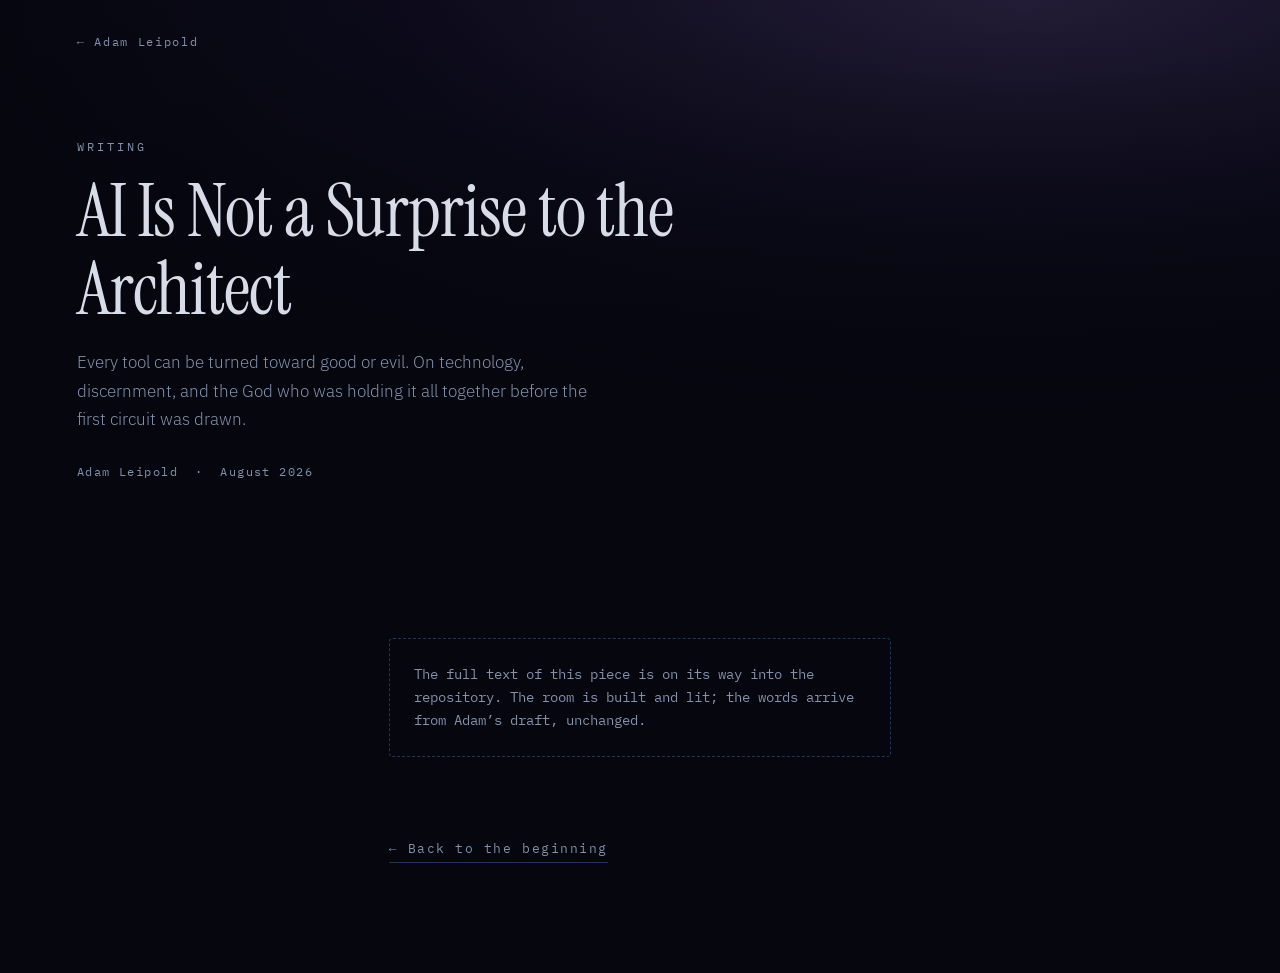
==== writing/ai-is-not-a-surprise-to-the-architect.html @ 6b1c3022 "version one: cinematic homepage and two writing pages Four scenes per the cinematic brief: presence " ====
<!doctype html>
<html lang="en">
<head>
<meta charset="utf-8">
<meta name="viewport" content="width=device-width, initial-scale=1">
<title>AI Is Not a Surprise to the Architect — Adam Leipold</title>
<meta name="description" content="Every tool can be turned toward good or evil. On technology, discernment, and the God who was holding it all together before the first circuit was drawn.">
<meta property="og:title" content="AI Is Not a Surprise to the Architect">
<meta property="og:description" content="On technology, discernment, and the God who was holding it all together before the first circuit was drawn.">
<meta name="theme-color" content="#05060E">
<link rel="icon" href="data:,">
<link rel="preload" href="/fonts/instrument-serif-400.woff2" as="font" type="font/woff2" crossorigin>
<link rel="stylesheet" href="/css/site.css">
</head>
<body>

<header class="piece-header piece--architect">
  <a class="return" href="/">&larr; Adam Leipold</a>
  <p class="kicker">Writing</p>
  <h1>AI Is Not a Surprise to the Architect</h1>
  <p class="standfirst">Every tool can be turned toward good or evil.
     On technology, discernment, and the God who was holding it all
     together before the first circuit was drawn.</p>
  <p class="meta">Adam Leipold &nbsp;·&nbsp; August 2026</p>
</header>

<article class="piece-body">
  <!-- ==============================================================
       FULL TEXT LANDS HERE — from _drafts/ai-is-not-a-surprise-to-the-architect.md
       once it moves into this repo. Conversion notes:
       · plain paragraphs → <p> (first paragraph gets the gold drop cap
         automatically — no markup needed)
       · ## headings → <h2>
       · > quotes → <blockquote>
       · scene breaks → <hr>
       · images → <figure><img src="/images/…" alt="…"><figcaption>…</figcaption></figure>
       Delete the .awaiting block when the text is in.
       ============================================================== -->
  <p class="awaiting">The full text of this piece is on its way into the
     repository. The room is built and lit; the words arrive from
     Adam&rsquo;s draft, unchanged.</p>
</article>

<footer class="piece-close">
  <a href="/">&larr; Back to the beginning</a>
</footer>

</body>
</html>
---- css/site.css ----
/* adamleipold.com — one world, lit by one light.
   Palette: gethsemane-palette (screen tier is the working set).
   Rule that governs everything: gold appears ONCE per view. */

/* ---- fonts (self-hosted; CSP forbids external hosts) ---- */
@font-face {
  font-family: "Instrument Serif";
  src: url("/fonts/instrument-serif-400.woff2") format("woff2");
  font-weight: 400; font-style: normal; font-display: swap;
}
@font-face {
  font-family: "Instrument Serif";
  src: url("/fonts/instrument-serif-400-italic.woff2") format("woff2");
  font-weight: 400; font-style: italic; font-display: swap;
}
@font-face {
  font-family: "IBM Plex Sans";
  src: url("/fonts/ibm-plex-sans-var.woff2") format("woff2");
  font-weight: 300 500; font-style: normal; font-display: swap;
}
@font-face {
  font-family: "IBM Plex Mono";
  src: url("/fonts/ibm-plex-mono-400.woff2") format("woff2");
  font-weight: 400; font-style: normal; font-display: swap;
}
@font-face {
  font-family: "IBM Plex Mono";
  src: url("/fonts/ibm-plex-mono-500.woff2") format("woff2");
  font-weight: 500; font-style: normal; font-display: swap;
}

/* ---- tokens ---- */
:root {
  /* pigment — sampled from Tobey, "Jesus in Prayer" (corrected) */
  --gethsemane-void: #010109;
  --sky-indigo: #1C3C6A;
  --valley-cerulean: #0A74BF;
  --moon-gold: #DFD7AC;
  --robe-purple: #795DAD;
  --robe-purple-deep: #2E1E53;
  --ember: #D07553;

  /* screen — the working set, contrast-checked on --bg-void */
  --bg-void: #05060E;
  --bg-night: #0B1226;
  --edge: #22355C;
  --text-bone: #D8DCE8;
  --text-dim: #8291AC;
  --accent-moon: #E9D9A6;
  --accent-moon-hot: #EFCB6B;
  --link-cerulean: #3E9BE0;
  --accent-robe: #8F74C6;

  --serif: "Instrument Serif", Georgia, "Times New Roman", serif;
  --sans: "IBM Plex Sans", system-ui, -apple-system, sans-serif;
  --mono: "IBM Plex Mono", ui-monospace, "SF Mono", monospace;

  --gutter: clamp(1.75rem, 6vw, 6rem);
}

*, *::before, *::after { box-sizing: border-box; margin: 0; padding: 0; }

html { -webkit-text-size-adjust: 100%; scroll-behavior: smooth; }

body {
  background: var(--bg-void);
  color: var(--text-bone);
  font-family: var(--sans);
  font-weight: 300;
  line-height: 1.6;
  overflow-x: hidden;
  -webkit-font-smoothing: antialiased;
}

::selection { background: var(--sky-indigo); color: #fff; }

:focus-visible {
  outline: 2px solid var(--accent-moon);
  outline-offset: 4px;
  border-radius: 2px;
}

/* =========================================================
   HOME — one continuous scene
   ========================================================= */

/* ---- scene 1 · presence: the single light source ---- */
.field {
  position: relative;
  min-height: 100svh;
  display: flex;
  flex-direction: column;
  justify-content: center;
  padding: var(--gutter);
  isolation: isolate;
}
.field::before {
  content: "";
  position: absolute;
  z-index: -1;
  left: 42%;
  top: 52%;
  width: min(150vw, 1500px);
  aspect-ratio: 1;
  transform: translate(-50%, -50%);
  background: radial-gradient(circle,
    rgba(233, 217, 166, .14) 0%,
    rgba(121, 93, 173, .12) 22%,
    rgba(28, 60, 106, .45) 45%,
    rgba(5, 6, 14, 0) 70%);
  opacity: 0;
  animation: kindle 2600ms cubic-bezier(.16, .7, .3, 1) 200ms forwards;
}

@keyframes kindle { to { opacity: 1; } }
@keyframes rise { to { opacity: 1; transform: none; } }

.eyebrow {
  font-family: var(--mono);
  font-size: .72rem;
  font-weight: 400;
  letter-spacing: .28em;
  text-transform: uppercase;
  color: var(--text-dim);
  opacity: 0;
  transform: translateY(10px);
  animation: rise 1100ms ease-out 700ms forwards;
}

.statement {
  font-family: var(--serif);
  font-weight: 400;
  font-size: clamp(2.5rem, 7.4vw, 5.6rem);
  line-height: 1.04;
  letter-spacing: -.015em;
  max-width: 19ch;
  margin: clamp(1.5rem, 3vw, 2.5rem) 0;
  opacity: 0;
  transform: translateY(16px);
  animation: rise 1500ms cubic-bezier(.16, .7, .3, 1) 1000ms forwards;
}

/* THE gold — the only one in this view */
.lit {
  color: var(--accent-moon);
  font-style: italic;
  text-shadow: 0 0 38px rgba(233, 217, 166, .40), 0 0 90px rgba(233, 217, 166, .16);
}

.tagline {
  font-family: var(--mono);
  font-size: .8rem;
  letter-spacing: .18em;
  text-transform: uppercase;
  color: var(--text-dim);
  opacity: 0;
  transform: translateY(10px);
  animation: rise 1100ms ease-out 1600ms forwards;
}

/* ---- scene 2 · invitation ---- */
.invitation {
  margin-top: clamp(2.5rem, 6vw, 4rem);
  opacity: 0;
  transform: translateY(12px);
  animation: rise 1200ms ease-out 2100ms forwards;
}
.invitation a {
  font-family: var(--mono);
  font-size: .9rem;
  letter-spacing: .1em;
  color: var(--text-bone);
  text-decoration: none;
  border-bottom: 1px solid var(--edge);
  padding-bottom: .35rem;
  transition: border-color .35s ease, color .35s ease;
}
.invitation a:hover,
.invitation a:focus-visible { color: #fff; border-color: var(--accent-moon-hot); }
.invitation .arrow { display: inline-block; transition: transform .35s ease; }
.invitation a:hover .arrow { transform: translateY(4px); }

/* ---- scene 3 · the first two pieces: doorways, not cards ---- */
.writings {
  border-top: 1px solid var(--edge);
  padding: clamp(3.5rem, 9vw, 8rem) var(--gutter);
  background: linear-gradient(var(--bg-night), var(--bg-void));
}
.writings > h2 {
  font-family: var(--mono);
  font-size: .72rem;
  font-weight: 400;
  letter-spacing: .28em;
  text-transform: uppercase;
  color: var(--text-dim);
  margin-bottom: clamp(2.5rem, 5vw, 4rem);
}

.door {
  display: block;
  position: relative;
  max-width: 56rem;
  padding: clamp(1.75rem, 4vw, 3rem);
  margin-bottom: clamp(1.5rem, 3vw, 2.5rem);
  border: 1px solid var(--edge);
  border-radius: 4px;
  text-decoration: none;
  color: var(--text-bone);
  background: linear-gradient(135deg, rgba(11, 18, 38, .9), rgba(5, 6, 14, .6));
  overflow: hidden;
  transition: border-color .4s ease, transform .4s ease;
}
.door::before {
  /* each doorway holds its own weather */
  content: "";
  position: absolute;
  inset: 0;
  z-index: 0;
  opacity: .55;
  transition: opacity .5s ease;
  pointer-events: none;
}
.door--architect::before {
  background: radial-gradient(120% 140% at 100% 0%,
    rgba(121, 93, 173, .22) 0%, rgba(46, 30, 83, .18) 38%, transparent 70%);
}
.door--timing::before {
  background: radial-gradient(120% 140% at 0% 100%,
    rgba(10, 116, 191, .20) 0%, rgba(28, 60, 106, .16) 40%, transparent 72%);
}
.door:hover, .door:focus-visible { border-color: var(--text-dim); transform: translateY(-3px); }
.door:hover::before, .door:focus-visible::before { opacity: .85; }

.door > * { position: relative; z-index: 1; }

.door .kicker {
  font-family: var(--mono);
  font-size: .7rem;
  letter-spacing: .22em;
  text-transform: uppercase;
  color: var(--text-dim);
}
.door h3 {
  font-family: var(--serif);
  font-weight: 400;
  font-size: clamp(1.75rem, 4.5vw, 2.75rem);
  line-height: 1.12;
  letter-spacing: -.01em;
  margin: .75rem 0 .9rem;
}
.door p {
  font-size: .98rem;
  color: var(--text-dim);
  max-width: 46ch;
  line-height: 1.65;
}
.door .enter {
  display: inline-block;
  margin-top: 1.4rem;
  font-family: var(--mono);
  font-size: .8rem;
  letter-spacing: .12em;
  color: var(--link-cerulean);
  transition: transform .35s ease;
}
.door:hover .enter { transform: translateX(5px); }

/* ---- scene 4 · horizon ---- */
.horizon {
  padding: clamp(3rem, 8vw, 6rem) var(--gutter) clamp(4rem, 9vw, 7rem);
  border-top: 1px solid var(--edge);
}
.horizon p {
  max-width: 44ch;
  color: var(--text-dim);
  font-size: .95rem;
}
.horizon em {
  font-family: var(--serif);
  font-style: italic;
  font-size: 1.2rem;
  color: var(--text-bone);
}
.horizon .name {
  display: block;
  margin-top: 2.25rem;
  font-family: var(--mono);
  font-size: .72rem;
  letter-spacing: .28em;
  text-transform: uppercase;
  color: var(--text-dim);
}

/* =========================================================
   WRITING PAGES — a deeper chamber of the same world
   ========================================================= */

.piece-header {
  position: relative;
  min-height: 62svh;
  display: flex;
  flex-direction: column;
  justify-content: flex-end;
  padding: var(--gutter);
  isolation: isolate;
}
.piece-header::before {
  content: "";
  position: absolute;
  inset: 0;
  z-index: -1;
  background:
    linear-gradient(rgba(5, 6, 14, .25), var(--bg-void)),
    var(--header-weather, radial-gradient(110% 100% at 50% 0%,
      rgba(28, 60, 106, .5) 0%, rgba(5, 6, 14, 0) 70%));
  /* painting layers in here once assets land:
     background-image: linear-gradient(...), url("/images/jesus-in-prayer-web-2400.jpg");
     a missing image fails silently to the gradient — nothing breaks. */
  background-size: cover;
  background-position: center;
}
.piece--architect { --header-weather: radial-gradient(110% 100% at 80% 0%,
  rgba(121, 93, 173, .34) 0%, rgba(46, 30, 83, .22) 45%, rgba(5, 6, 14, 0) 75%); }
.piece--timing { --header-weather: radial-gradient(110% 100% at 20% 0%,
  rgba(10, 116, 191, .30) 0%, rgba(28, 60, 106, .22) 45%, rgba(5, 6, 14, 0) 75%); }

.piece-header .return {
  position: absolute;
  top: clamp(1.25rem, 3vw, 2rem);
  left: var(--gutter);
  font-family: var(--mono);
  font-size: .75rem;
  letter-spacing: .14em;
  color: var(--text-dim);
  text-decoration: none;
  transition: color .3s ease;
}
.piece-header .return:hover,
.piece-header .return:focus-visible { color: var(--text-bone); }

.piece-header .kicker {
  font-family: var(--mono);
  font-size: .72rem;
  letter-spacing: .26em;
  text-transform: uppercase;
  color: var(--text-dim);
}
.piece-header h1 {
  font-family: var(--serif);
  font-weight: 400;
  font-size: clamp(2.4rem, 6.5vw, 4.6rem);
  line-height: 1.06;
  letter-spacing: -.015em;
  max-width: 18ch;
  margin: 1rem 0 1.25rem;
}
.piece-header .standfirst {
  font-size: 1.05rem;
  color: var(--text-dim);
  max-width: 52ch;
  line-height: 1.7;
}
.piece-header .meta {
  margin-top: 1.75rem;
  font-family: var(--mono);
  font-size: .75rem;
  letter-spacing: .12em;
  color: var(--text-dim);
}

/* ---- the reading ---- */
.piece-body {
  max-width: 41rem;
  margin: 0 auto;
  padding: clamp(3rem, 7vw, 5rem) var(--gutter) clamp(2rem, 5vw, 3.5rem);
  font-size: 1.125rem;
  line-height: 1.78;
}
.piece-body p { margin: 0 0 1.6em; }
.piece-body p:first-of-type:not(.awaiting)::first-letter {
  /* THE gold on this page — the first letter, nothing else */
  font-family: var(--serif);
  font-size: 3.4em;
  line-height: .82;
  float: left;
  padding: .07em .12em 0 0;
  color: var(--accent-moon);
}
.piece-body h2 {
  font-family: var(--serif);
  font-weight: 400;
  font-size: 1.85rem;
  line-height: 1.2;
  margin: 2.2em 0 .8em;
}
.piece-body blockquote {
  margin: 2em 0;
  padding-left: 1.4rem;
  border-left: 2px solid var(--accent-robe);
  font-family: var(--serif);
  font-style: italic;
  font-size: 1.3rem;
  line-height: 1.5;
  color: var(--text-bone);
}
.piece-body a {
  color: var(--link-cerulean);
  text-decoration: underline;
  text-decoration-thickness: 1px;
  text-underline-offset: .2em;
}
.piece-body img {
  max-width: 100%;
  height: auto;
  border-radius: 4px;
  margin: 2em 0;
}
.piece-body figcaption {
  font-family: var(--mono);
  font-size: .75rem;
  letter-spacing: .08em;
  color: var(--text-dim);
  margin-top: -1.25em;
  margin-bottom: 2em;
}
.piece-body hr {
  border: 0;
  height: 1px;
  background: var(--edge);
  margin: 2.5em auto;
  width: 38%;
}

.piece-close {
  max-width: 41rem;
  margin: 0 auto;
  padding: 0 var(--gutter) clamp(4rem, 9vw, 7rem);
}
.piece-close a {
  font-family: var(--mono);
  font-size: .8rem;
  letter-spacing: .12em;
  color: var(--text-dim);
  text-decoration: none;
  border-bottom: 1px solid var(--edge);
  padding-bottom: .3rem;
  transition: color .3s ease, border-color .3s ease;
}
.piece-close a:hover,
.piece-close a:focus-visible { color: var(--text-bone); border-color: var(--text-dim); }

/* placeholder block — visible scaffolding, removed when the text lands */
.awaiting {
  border: 1px dashed var(--edge);
  border-radius: 4px;
  padding: 1.5rem;
  font-family: var(--mono);
  font-size: .85rem;
  line-height: 1.7;
  color: var(--text-dim);
}

/* ---- motion is optional ---- */
@media (prefers-reduced-motion: reduce) {
  html { scroll-behavior: auto; }
  *, *::before, *::after {
    animation: none !important;
    transition: none !important;
    opacity: 1 !important;
    transform: none !important;
  }
}
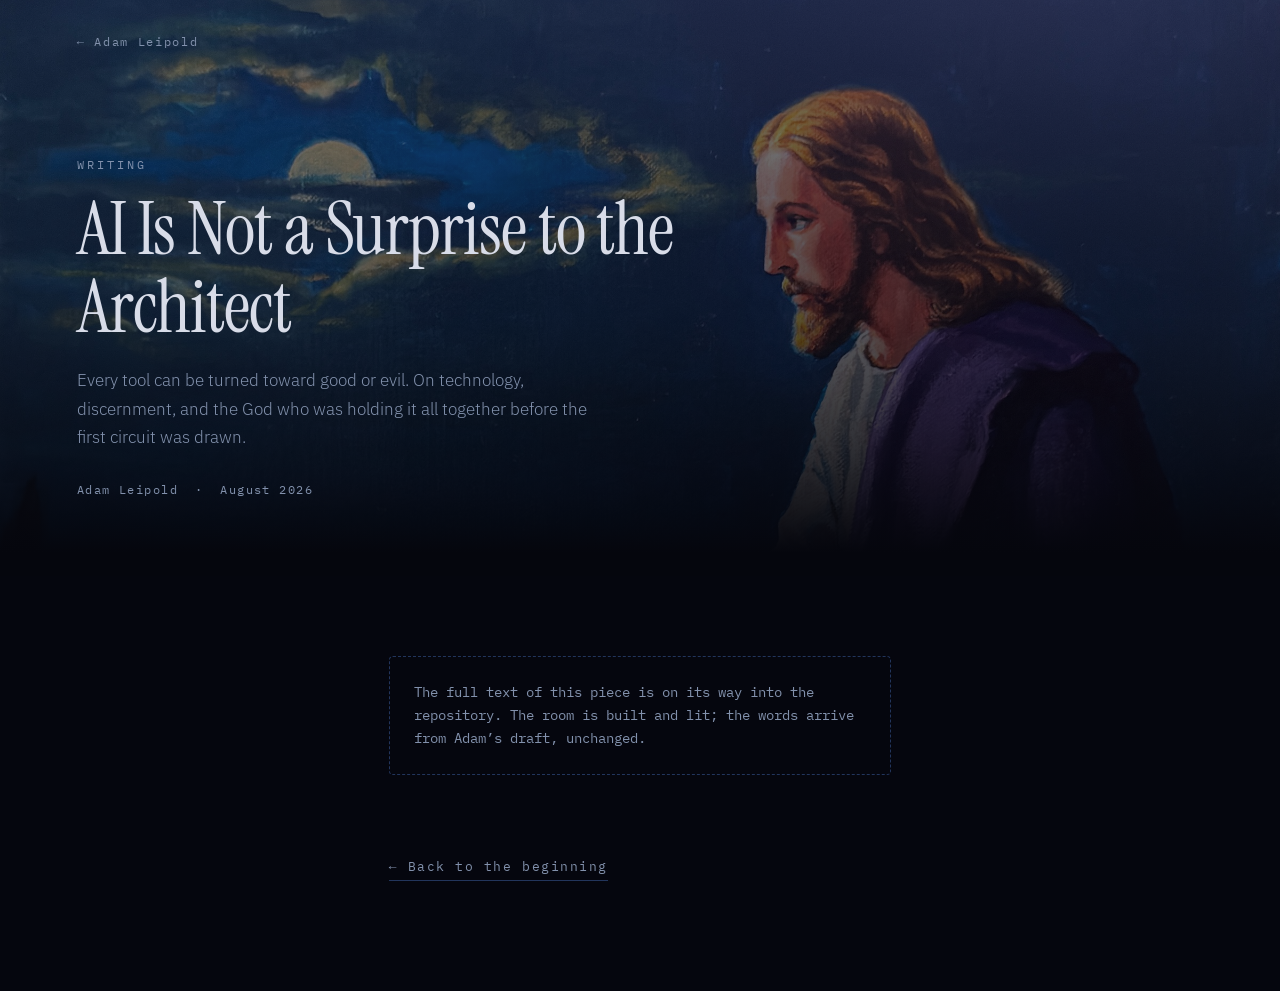
==== commit 4f48af3a: "version one: concept D homepage, writing pages, daily scaffold The painting is the world: fixed full" ====
--- a/writing/ai-is-not-a-surprise-to-the-architect.html
+++ b/writing/ai-is-not-a-surprise-to-the-architect.html
@@ -21,18 +21,16 @@
   <p class="standfirst">Every tool can be turned toward good or evil.
      On technology, discernment, and the God who was holding it all
      together before the first circuit was drawn.</p>
-  <p class="meta">Adam Leipold &nbsp;·&nbsp; August 2026</p>
+  <p class="meta">Adam Leipold &nbsp;&middot;&nbsp; August 2026</p>
 </header>
 
 <article class="piece-body">
   <!-- ==============================================================
        FULL TEXT LANDS HERE — from _drafts/ai-is-not-a-surprise-to-the-architect.md
        once it moves into this repo. Conversion notes:
-       · plain paragraphs → <p> (first paragraph gets the gold drop cap
-         automatically — no markup needed)
-       · ## headings → <h2>
-       · > quotes → <blockquote>
-       · scene breaks → <hr>
+       · plain paragraphs → <p> (the first paragraph takes the gold
+         drop cap automatically — no markup needed)
+       · ## headings → <h2> · > quotes → <blockquote> · breaks → <hr>
        · images → <figure><img src="/images/…" alt="…"><figcaption>…</figcaption></figure>
        Delete the .awaiting block when the text is in.
        ============================================================== -->
--- a/css/site.css
+++ b/css/site.css
@@ -1,6 +1,8 @@
-/* adamleipold.com — one world, lit by one light.
-   Palette: gethsemane-palette (screen tier is the working set).
-   Rule that governs everything: gold appears ONCE per view. */
+/* adamleipold.com — the painting is the world.
+   Palette: gethsemane-palette screen tier (css/gethsemane-palette.css is
+   the reference copy). Gold appears ONCE per view: the lit phrase on the
+   homepage, the drop cap on a writing page. The page resolves rather
+   than assembles, then it only breathes. */
 
 /* ---- fonts (self-hosted; CSP forbids external hosts) ---- */
 @font-face {
@@ -29,18 +31,8 @@
   font-weight: 500; font-style: normal; font-display: swap;
 }
 
-/* ---- tokens ---- */
+/* ---- tokens: gethsemane screen tier ---- */
 :root {
-  /* pigment — sampled from Tobey, "Jesus in Prayer" (corrected) */
-  --gethsemane-void: #010109;
-  --sky-indigo: #1C3C6A;
-  --valley-cerulean: #0A74BF;
-  --moon-gold: #DFD7AC;
-  --robe-purple: #795DAD;
-  --robe-purple-deep: #2E1E53;
-  --ember: #D07553;
-
-  /* screen — the working set, contrast-checked on --bg-void */
   --bg-void: #05060E;
   --bg-night: #0B1226;
   --edge: #22355C;
@@ -54,7 +46,6 @@
   --serif: "Instrument Serif", Georgia, "Times New Roman", serif;
   --sans: "IBM Plex Sans", system-ui, -apple-system, sans-serif;
   --mono: "IBM Plex Mono", ui-monospace, "SF Mono", monospace;
-
   --gutter: clamp(1.75rem, 6vw, 6rem);
 }
 
@@ -72,7 +63,7 @@
   -webkit-font-smoothing: antialiased;
 }
 
-::selection { background: var(--sky-indigo); color: #fff; }
+::selection { background: #1C3C6A; color: #fff; }
 
 :focus-visible {
   outline: 2px solid var(--accent-moon);
@@ -80,41 +71,7 @@
   border-radius: 2px;
 }
 
-/* =========================================================
-   HOME — one continuous scene
-   ========================================================= */
-
-/* ---- scene 1 · presence: the single light source ---- */
-.field {
-  position: relative;
-  min-height: 100svh;
-  display: flex;
-  flex-direction: column;
-  justify-content: center;
-  padding: var(--gutter);
-  isolation: isolate;
-}
-.field::before {
-  content: "";
-  position: absolute;
-  z-index: -1;
-  left: 42%;
-  top: 52%;
-  width: min(150vw, 1500px);
-  aspect-ratio: 1;
-  transform: translate(-50%, -50%);
-  background: radial-gradient(circle,
-    rgba(233, 217, 166, .14) 0%,
-    rgba(121, 93, 173, .12) 22%,
-    rgba(28, 60, 106, .45) 45%,
-    rgba(5, 6, 14, 0) 70%);
-  opacity: 0;
-  animation: kindle 2600ms cubic-bezier(.16, .7, .3, 1) 200ms forwards;
-}
-
-@keyframes kindle { to { opacity: 1; } }
-@keyframes rise { to { opacity: 1; transform: none; } }
-
+/* shared type */
 .eyebrow {
   font-family: var(--mono);
   font-size: .72rem;
@@ -122,207 +79,250 @@
   letter-spacing: .28em;
   text-transform: uppercase;
   color: var(--text-dim);
-  opacity: 0;
-  transform: translateY(10px);
-  animation: rise 1100ms ease-out 700ms forwards;
-}
-
-.statement {
-  font-family: var(--serif);
-  font-weight: 400;
-  font-size: clamp(2.5rem, 7.4vw, 5.6rem);
-  line-height: 1.04;
-  letter-spacing: -.015em;
-  max-width: 19ch;
-  margin: clamp(1.5rem, 3vw, 2.5rem) 0;
-  opacity: 0;
-  transform: translateY(16px);
-  animation: rise 1500ms cubic-bezier(.16, .7, .3, 1) 1000ms forwards;
-}
-
-/* THE gold — the only one in this view */
+}
 .lit {
   color: var(--accent-moon);
   font-style: italic;
-  text-shadow: 0 0 38px rgba(233, 217, 166, .40), 0 0 90px rgba(233, 217, 166, .16);
-}
-
-.tagline {
-  font-family: var(--mono);
-  font-size: .8rem;
-  letter-spacing: .18em;
+  text-shadow: 0 0 40px rgba(233, 217, 166, .42), 0 0 100px rgba(233, 217, 166, .16);
+}
+.credit {
+  font-family: var(--mono);
+  font-size: .68rem;
+  letter-spacing: .14em;
+  color: var(--text-dim);
+  opacity: .8;
+}
+
+/* =========================================================
+   HOME — one continuous night
+   ========================================================= */
+
+/* the world */
+.night {
+  position: fixed;
+  inset: 0;
+  z-index: -2;
+  background: var(--bg-void);
+  overflow: hidden;
+}
+.night img {
+  width: 100%; height: 100%;
+  object-fit: cover;
+  object-position: 70% 38%;
+  filter: brightness(.66) saturate(.85);
+  opacity: 0;
+  animation:
+    kindle 4200ms cubic-bezier(.22, .61, .36, 1) 400ms forwards,
+    breathe 55s ease-in-out 5s infinite alternate;
+}
+@keyframes kindle { to { opacity: 1; } }
+@keyframes breathe {
+  from { transform: scale(1); }
+  to   { transform: scale(1.05) translate(-.8%, -.6%); }
+}
+/* readable left, luminous right, void at the foot */
+.night::after {
+  content: "";
+  position: absolute; inset: 0;
+  background:
+    linear-gradient(90deg, rgba(5,6,14,.93) 0%, rgba(5,6,14,.74) 34%, rgba(5,6,14,.32) 58%, rgba(5,6,14,.20) 80%),
+    linear-gradient(180deg, rgba(5,6,14,.38) 0%, transparent 30% 60%, var(--bg-void) 100%);
+}
+/* the moon answers the gold phrase — the painting's own light, swelling */
+.moonglow {
+  position: fixed; z-index: -1;
+  left: 58%; top: 9%;
+  width: 30vmin; aspect-ratio: 1;
+  border-radius: 50%;
+  pointer-events: none;
+  background: radial-gradient(circle, rgba(233,217,166,.30) 0%, rgba(233,217,166,.09) 45%, transparent 70%);
+  opacity: 0;
+  animation: swell 12s ease-in-out 5s infinite alternate;
+}
+@keyframes swell { from { opacity: .22; } to { opacity: .68; } }
+
+/* the resolve: eyebrow → statement → ledger → hinge → invitation */
+.scene {
+  min-height: 100svh;
+  display: flex; flex-direction: column; justify-content: center;
+  padding: var(--gutter);
+  max-width: 47rem;
+}
+@keyframes rise { from { opacity: 0; transform: translateY(14px); } to { opacity: 1; transform: none; } }
+.scene .eyebrow { opacity: 0; animation: rise 1100ms ease-out 3400ms forwards; }
+
+.statement {
+  font-family: var(--serif);
+  font-weight: 400;
+  font-size: clamp(2.3rem, 5.4vw, 4.5rem);
+  line-height: 1.05;
+  letter-spacing: -.015em;
+  max-width: 20ch;
+  margin: 1.75rem 0 0;
+  opacity: 0;
+  animation: rise 1600ms cubic-bezier(.16, .7, .3, 1) 3900ms forwards;
+}
+
+.ledger {
+  margin: 2.1rem 0 0;
+  font-family: var(--mono);
+  font-size: .95rem;
+  letter-spacing: .04em;
+  display: grid; gap: .55rem;
+  opacity: 0;
+  animation: rise 1200ms ease-out 5100ms forwards;
+}
+.ledger span {
+  color: var(--text-dim);
+  font-size: .72rem;
+  letter-spacing: .22em;
   text-transform: uppercase;
-  color: var(--text-dim);
+  margin-right: 1rem;
+}
+
+.oneline {
+  margin-top: 1.9rem;
+  font-family: var(--serif);
+  font-style: italic;
+  font-size: 1.28rem;
+  line-height: 1.45;
+  max-width: 34ch;
   opacity: 0;
-  transform: translateY(10px);
-  animation: rise 1100ms ease-out 1600ms forwards;
-}
-
-/* ---- scene 2 · invitation ---- */
+  animation: rise 1200ms ease-out 5600ms forwards;
+}
+
 .invitation {
-  margin-top: clamp(2.5rem, 6vw, 4rem);
+  margin-top: 2.75rem;
+  font-family: var(--mono);
+  font-size: .88rem;
+  letter-spacing: .1em;
   opacity: 0;
-  transform: translateY(12px);
-  animation: rise 1200ms ease-out 2100ms forwards;
+  animation: rise 1100ms ease-out 6300ms forwards;
 }
 .invitation a {
-  font-family: var(--mono);
-  font-size: .9rem;
-  letter-spacing: .1em;
   color: var(--text-bone);
   text-decoration: none;
   border-bottom: 1px solid var(--edge);
   padding-bottom: .35rem;
-  transition: border-color .35s ease, color .35s ease;
+  transition: color .35s ease, border-color .35s ease;
 }
 .invitation a:hover,
 .invitation a:focus-visible { color: #fff; border-color: var(--accent-moon-hot); }
 .invitation .arrow { display: inline-block; transition: transform .35s ease; }
 .invitation a:hover .arrow { transform: translateY(4px); }
 
-/* ---- scene 3 · the first two pieces: doorways, not cards ---- */
-.writings {
-  border-top: 1px solid var(--edge);
-  padding: clamp(3.5rem, 9vw, 8rem) var(--gutter);
-  background: linear-gradient(var(--bg-night), var(--bg-void));
-}
-.writings > h2 {
+/* many paths — floating on the same night, settling into void */
+.paths {
+  padding: clamp(3rem, 7vw, 5.5rem) var(--gutter) clamp(2.5rem, 5vw, 4rem);
+  background: linear-gradient(transparent, var(--bg-void) 22%);
+}
+.paths h2 {
+  font-family: var(--serif);
+  font-weight: 400;
+  font-size: clamp(1.6rem, 3.4vw, 2.3rem);
+  letter-spacing: -.01em;
+  margin-bottom: 2.2rem;
+}
+.paths ul { list-style: none; max-width: 50rem; }
+.paths li {
+  display: flex; align-items: baseline; gap: 1.25rem;
+  padding: .9rem 0;
+  border-bottom: 1px solid rgba(34, 53, 92, .5);
+}
+.paths .word {
+  font-family: var(--serif);
+  font-size: clamp(1.25rem, 2.6vw, 1.7rem);
+}
+.paths .gloss {
+  font-size: .85rem;
+  color: var(--text-dim);
+  margin-left: auto;
+  text-align: right;
+}
+
+/* in Adam's words — visible slots, his voice only */
+.testimony {
+  padding: clamp(2.5rem, 6vw, 4.5rem) var(--gutter) clamp(3rem, 7vw, 5rem);
+  background: var(--bg-void);
+}
+.testimony h2 {
   font-family: var(--mono);
   font-size: .72rem;
   font-weight: 400;
   letter-spacing: .28em;
   text-transform: uppercase;
   color: var(--text-dim);
-  margin-bottom: clamp(2.5rem, 5vw, 4rem);
-}
-
-.door {
-  display: block;
-  position: relative;
-  max-width: 56rem;
-  padding: clamp(1.75rem, 4vw, 3rem);
-  margin-bottom: clamp(1.5rem, 3vw, 2.5rem);
-  border: 1px solid var(--edge);
-  border-radius: 4px;
-  text-decoration: none;
+  margin-bottom: 2rem;
+}
+.testimony ul { list-style: none; max-width: 50rem; }
+.testimony li {
+  display: flex; align-items: baseline; gap: 1.25rem;
+  padding: .8rem 0;
+  border-bottom: 1px solid rgba(34, 53, 92, .35);
+}
+.testimony .word {
+  font-family: var(--serif);
+  font-size: clamp(1.1rem, 2.2vw, 1.4rem);
   color: var(--text-bone);
-  background: linear-gradient(135deg, rgba(11, 18, 38, .9), rgba(5, 6, 14, .6));
-  overflow: hidden;
-  transition: border-color .4s ease, transform .4s ease;
-}
-.door::before {
-  /* each doorway holds its own weather */
-  content: "";
-  position: absolute;
-  inset: 0;
-  z-index: 0;
-  opacity: .55;
-  transition: opacity .5s ease;
-  pointer-events: none;
-}
-.door--architect::before {
-  background: radial-gradient(120% 140% at 100% 0%,
-    rgba(121, 93, 173, .22) 0%, rgba(46, 30, 83, .18) 38%, transparent 70%);
-}
-.door--timing::before {
-  background: radial-gradient(120% 140% at 0% 100%,
-    rgba(10, 116, 191, .20) 0%, rgba(28, 60, 106, .16) 40%, transparent 72%);
-}
-.door:hover, .door:focus-visible { border-color: var(--text-dim); transform: translateY(-3px); }
-.door:hover::before, .door:focus-visible::before { opacity: .85; }
-
-.door > * { position: relative; z-index: 1; }
-
-.door .kicker {
-  font-family: var(--mono);
-  font-size: .7rem;
-  letter-spacing: .22em;
-  text-transform: uppercase;
-  color: var(--text-dim);
-}
-.door h3 {
-  font-family: var(--serif);
-  font-weight: 400;
-  font-size: clamp(1.75rem, 4.5vw, 2.75rem);
-  line-height: 1.12;
-  letter-spacing: -.01em;
-  margin: .75rem 0 .9rem;
-}
-.door p {
-  font-size: .98rem;
-  color: var(--text-dim);
-  max-width: 46ch;
-  line-height: 1.65;
-}
-.door .enter {
-  display: inline-block;
-  margin-top: 1.4rem;
-  font-family: var(--mono);
-  font-size: .8rem;
+}
+.testimony .gloss {
+  font-family: var(--mono);
+  font-size: .72rem;
   letter-spacing: .12em;
-  color: var(--link-cerulean);
-  transition: transform .35s ease;
-}
-.door:hover .enter { transform: translateX(5px); }
-
-/* ---- scene 4 · horizon ---- */
-.horizon {
-  padding: clamp(3rem, 8vw, 6rem) var(--gutter) clamp(4rem, 9vw, 7rem);
-  border-top: 1px solid var(--edge);
-}
-.horizon p {
-  max-width: 44ch;
-  color: var(--text-dim);
-  font-size: .95rem;
-}
-.horizon em {
-  font-family: var(--serif);
-  font-style: italic;
-  font-size: 1.2rem;
-  color: var(--text-bone);
-}
-.horizon .name {
-  display: block;
-  margin-top: 2.25rem;
-  font-family: var(--mono);
-  font-size: .72rem;
-  letter-spacing: .28em;
-  text-transform: uppercase;
-  color: var(--text-dim);
+  color: var(--text-dim);
+  margin-left: auto;
+  text-align: right;
+}
+
+/* foot */
+.foot {
+  padding: 1.1rem var(--gutter) 1.4rem;
+  display: flex; justify-content: space-between; flex-wrap: wrap; gap: .75rem;
+  background: var(--bg-void);
+  border-top: 1px solid rgba(34, 53, 92, .35);
+}
+
+/* homepage mobile: words settle into the valley beneath him */
+@media (max-width: 820px) {
+  .night img { object-position: 62% 20%; }
+  .night::after {
+    background:
+      linear-gradient(180deg, rgba(5,6,14,.22) 0%, rgba(5,6,14,.55) 34%, rgba(5,6,14,.9) 58%, var(--bg-void) 100%);
+  }
+  .moonglow { left: 44%; top: 5%; }
+  .scene { justify-content: flex-end; padding-bottom: 12svh; }
 }
 
 /* =========================================================
-   WRITING PAGES — a deeper chamber of the same world
+   WRITING PAGES — a deeper chamber of the same night
    ========================================================= */
 
 .piece-header {
   position: relative;
-  min-height: 62svh;
-  display: flex;
-  flex-direction: column;
-  justify-content: flex-end;
+  min-height: 64svh;
+  display: flex; flex-direction: column; justify-content: flex-end;
   padding: var(--gutter);
   isolation: isolate;
 }
 .piece-header::before {
   content: "";
-  position: absolute;
-  inset: 0;
-  z-index: -1;
-  background:
-    linear-gradient(rgba(5, 6, 14, .25), var(--bg-void)),
-    var(--header-weather, radial-gradient(110% 100% at 50% 0%,
-      rgba(28, 60, 106, .5) 0%, rgba(5, 6, 14, 0) 70%));
-  /* painting layers in here once assets land:
-     background-image: linear-gradient(...), url("/images/jesus-in-prayer-web-2400.jpg");
-     a missing image fails silently to the gradient — nothing breaks. */
-  background-size: cover;
-  background-position: center;
-}
-.piece--architect { --header-weather: radial-gradient(110% 100% at 80% 0%,
-  rgba(121, 93, 173, .34) 0%, rgba(46, 30, 83, .22) 45%, rgba(5, 6, 14, 0) 75%); }
-.piece--timing { --header-weather: radial-gradient(110% 100% at 20% 0%,
-  rgba(10, 116, 191, .30) 0%, rgba(28, 60, 106, .22) 45%, rgba(5, 6, 14, 0) 75%); }
+  position: absolute; inset: 0; z-index: -1;
+  background-image:
+    linear-gradient(rgba(5,6,14,.42), rgba(5,6,14,.62) 55%, var(--bg-void) 96%),
+    var(--weather, linear-gradient(transparent, transparent)),
+    url("/images/jesus-in-prayer-web-2400.jpg");
+  background-size: cover, cover, cover;
+  background-position: center, center, var(--crop, 70% 30%);
+  filter: saturate(.9);
+}
+.piece--architect {
+  --weather: radial-gradient(120% 110% at 82% 0%, rgba(143,116,198,.30) 0%, rgba(46,30,83,.18) 45%, transparent 75%);
+  --crop: 78% 12%; /* the moonstruck sky */
+}
+.piece--timing {
+  --weather: radial-gradient(120% 110% at 22% 8%, rgba(62,155,224,.26) 0%, rgba(28,60,106,.18) 45%, transparent 75%);
+  --crop: 40% 58%; /* the valley below, the seven lights */
+}
 
 .piece-header .return {
   position: absolute;
@@ -368,7 +368,7 @@
   color: var(--text-dim);
 }
 
-/* ---- the reading ---- */
+/* the reading */
 .piece-body {
   max-width: 41rem;
   margin: 0 auto;
@@ -377,7 +377,7 @@
   line-height: 1.78;
 }
 .piece-body p { margin: 0 0 1.6em; }
-.piece-body p:first-of-type:not(.awaiting)::first-letter {
+.piece-body > p:first-of-type:not(.awaiting)::first-letter {
   /* THE gold on this page — the first letter, nothing else */
   font-family: var(--serif);
   font-size: 3.4em;
@@ -401,7 +401,6 @@
   font-style: italic;
   font-size: 1.3rem;
   line-height: 1.5;
-  color: var(--text-bone);
 }
 .piece-body a {
   color: var(--link-cerulean);
@@ -410,8 +409,7 @@
   text-underline-offset: .2em;
 }
 .piece-body img {
-  max-width: 100%;
-  height: auto;
+  max-width: 100%; height: auto;
   border-radius: 4px;
   margin: 2em 0;
 }
@@ -424,11 +422,9 @@
   margin-bottom: 2em;
 }
 .piece-body hr {
-  border: 0;
-  height: 1px;
+  border: 0; height: 1px;
   background: var(--edge);
-  margin: 2.5em auto;
-  width: 38%;
+  margin: 2.5em auto; width: 38%;
 }
 
 .piece-close {
@@ -449,7 +445,7 @@
 .piece-close a:hover,
 .piece-close a:focus-visible { color: var(--text-bone); border-color: var(--text-dim); }
 
-/* placeholder block — visible scaffolding, removed when the text lands */
+/* visible scaffolding — removed when the words land */
 .awaiting {
   border: 1px dashed var(--edge);
   border-radius: 4px;
@@ -460,7 +456,37 @@
   color: var(--text-dim);
 }
 
-/* ---- motion is optional ---- */
+/* =========================================================
+   DAILY — dated feed; ships empty, fills one commit at a time
+   ========================================================= */
+.daily {
+  max-width: 44rem;
+  margin: 0 auto;
+  min-height: 80svh;
+  display: flex; flex-direction: column; justify-content: center;
+  padding: var(--gutter);
+}
+.daily h1 {
+  font-family: var(--serif);
+  font-weight: 400;
+  font-size: clamp(2rem, 5vw, 3.2rem);
+  margin: 1.25rem 0;
+}
+.daily .note { color: var(--text-dim); max-width: 46ch; line-height: 1.7; }
+.daily .return {
+  margin-top: 2.5rem;
+  font-family: var(--mono);
+  font-size: .8rem;
+  letter-spacing: .12em;
+}
+.daily .return a {
+  color: var(--text-dim);
+  text-decoration: none;
+  border-bottom: 1px solid var(--edge);
+  padding-bottom: .3rem;
+}
+
+/* ---- motion is optional, always ---- */
 @media (prefers-reduced-motion: reduce) {
   html { scroll-behavior: auto; }
   *, *::before, *::after {
@@ -469,4 +495,6 @@
     opacity: 1 !important;
     transform: none !important;
   }
-}
+  /* static moonglow held at its resting level, not its peak */
+  .moonglow { opacity: .35 !important; }
+}
